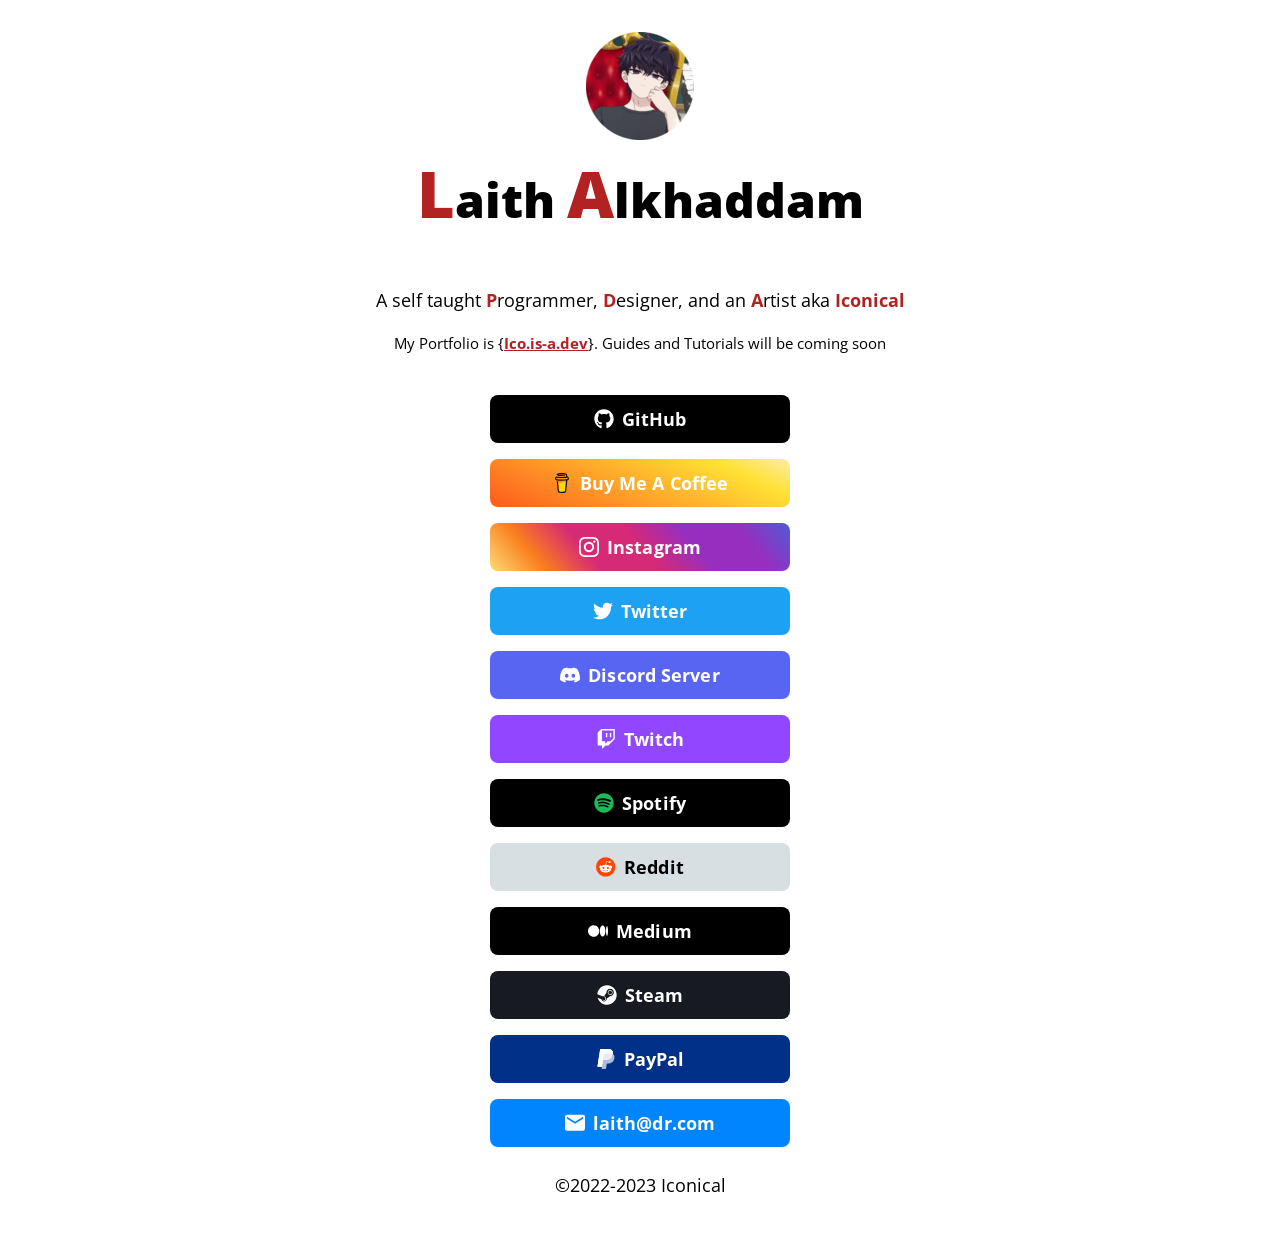
==== socials.html @ 22d3266a "Update socials.html" ====
<!DOCTYPE html>
<html lang="en">

<head>

  <!-- Page Information
  –––––––––––––––––––––––––––––––––––––––––––––––––– -->
  <meta charset="utf-8">
  <title>Iconical San</title>
  <meta name="description" content="Programmer at needs!">
  <meta name="author" content="Iconical">

  <!-- Mobile Specific Metas
  –––––––––––––––––––––––––––––––––––––––––––––––––– -->
  <meta name="viewport" content="width=device-width, initial-scale=1">

  <!-- FONT
  –––––––––––––––––––––––––––––––––––––––––––––––––– -->
  <link href="https://fonts.googleapis.com/css?family=Open+Sans:400,600,700,800&display=swap" rel="stylesheet">


  <!-- CSS
  –––––––––––––––––––––––––––––––––––––––––––––––––– -->
  <link rel="stylesheet" href="css/normalize.css">

  <!-- Themes:
         Auto:   css/skeleton-auto.css
         Light:  css/skeleton-light.css
         Dark:   css/skeleton-dark.css
  -->
  <link rel="stylesheet" href="css/skeleton-auto.css">

  <link rel="stylesheet" href="css/brands.css">

 <script src="js/animateurl.js"></script>
  <!-- Favicon
  –––––––––––––––––––––––––––––––––––––––––––––––––– -->
  <link rel="icon" type="image/png" href="./images/avatar.png">


  <video autoplay muted loop id="myVideo">
    <source src="/images/bg.mp4" type="video/mp4">
  </video>
 
  <audio autoplay loop id="song">
    <source src="/images/bgmusic.mp3" type="audio/mp3">
  </audio>

  <script>
    var audio = document.getElementById("song");
    audio.volume = 0.2;
  </script>




</head>

<body>

  <!-- Primary Page Layout
  –––––––––––––––––––––––––––––––––––––––––––––––––– -->
  <div class="container">
    <div class="row">
      <br class="column" style="margin-top: 10%">


        <!-- Your Image Here -->
        <img src="images/avatar.png" srcset="images/avatar@2x.png 2x" alt="Iconical Logo">

        <!-- Title -->
        <h1><span class="purple letterss">L</span>aith <span class="purple letterss">A</span>lkhaddam</h1>
        

        <!-- Short Bio -->
        <p class="paw">


            <div class="para1">
                A self taught <span class="red">P</span>rogrammer, <span class="red">D</span>esigner, and an <span class="red">A</span>rtist aka <a class="purple iconical" target="_blank" rel="noopener">Iconical</a> <br>
            </div>
            
            <span class="para2"> My Portfolio is {<a class="purple iconical" href="/index.html" target="" rel="noopener">Ico.is-a.dev</a>}. Guides and Tutorials will be coming soon</span>


         </p>
         

        <!-- Github -->
        <a class="button button-github" href="https://github.com/babyico/" target="_blank" rel="noopener"><img class="icon"
          src="images/icons/github.svg" alt="GitHub Logo">GitHub</a>
      <br>


       <!-- ---------------LINK------------------ -->


       <a class="button button-patreon" href="https://Buymeacoffee.com/iconical" target="_blank" rel="noopener"><img class="icon"
          src="images/icons/bmc-logo.svg" alt="Buymeacoffee Logo">Buy Me A Coffee</a>
      <br>

      <!-- ---------------LINK------------------ -->

      <!-- Instagram -->
      <a class="button button-instagram" href="https://instagram.com/iconical.eth/" target="_blank" rel="noopener"><img class="icon"
        src="images/icons/instagram.svg" alt="Instagram Logo">Instagram</a>
    <br>


      <!-- ---------------LINK------------------ -->

      
      <!-- Twitter -->
      <a class="button button-twit" href="https://twitter.com/babyiconical/" target="_blank" rel="noopener"><img class="icon"
          src="images/icons/twitter.svg" alt="Twitter Logo">Twitter</a>
      <br>


       <!-- ---------------LINK------------------ -->


      <a class="button button-discord" href="https://discord.io/carena" target="_blank" rel="noopener"><img class="icon"
          src="images/icons/discord.svg" alt="Discord Logo">Discord Server</a>
      <br>

       <!-- ---------------LINK------------------ -->

      <!-- Twitch -->
      <a class="button button-twitch" href="https://www.twitch.tv/babyico" target="_blank" rel="noopener"><img class="icon"
          src="images/icons/twitch.svg" alt="Twitch Logo">Twitch</a>
      <br>

       <!-- ---------------LINK------------------ -->


      <!-- Spotify -->
      <a class="button button-spotify" href="https://open.spotify.com/user/laith-daaja" target="_blank" rel="noopener"><img class="icon"
          src="images/icons/spotify.svg" alt="Spotify Logo">Spotify</a>
      <br>

       <!-- ---------------LINK------------------ -->

      <!-- Reddit -->
      <a class="button button-reddit" href="https://reddit.com/u/babyico/" target="_blank" rel="noopener"><img class="icon"
          src="images/icons/reddit.svg" alt="Reddit Logo">Reddit</a>
      <br>

       <!-- ---------------LINK------------------ -->


      <a class="button button-medium" href="https://babyico.medium.com/" target="_blank" rel="noopener"><img class="icon"
          src="images/icons/medium.svg" alt="Medium Logo">Medium</a>
      <br>

       <!-- ---------------LINK------------------ -->


      <a class="button button-steam" href="https://steamcommunity.com/id/iconicaal/" target="_blank" rel="noopener"><img class="icon"
          src="images/icons/steam.svg" alt="Steam Logo">Steam</a>
      <br>

       <!-- ---------------LINK------------------ -->


      <a class="button button-paypal" href="https://paypal.me/iconicaal/" target="_blank" rel="noopener"><img class="icon"
          src="images/icons/paypal.svg" alt="PayPal Logo">PayPal</a>
      <br>


         <!-- ---------------LINK------------------ -->


        <a class="button button-default" href="mailto:laith@dr.com" target="_blank" rel="noopener"><img class="icon"
            src="images/icons/email.svg" alt="Email Icon">laith@dr.com</a>
        <br>
        
         <!-- ---------------LINK------------------ -->
         
        
        <footer>
            <div class="footers">
                ©️2022-2023 Iconical 
            </div>
              
        </footer>
       
           

      </div>
    </div>
  </div>

  <!-- End Document
  –––––––––––––––––––––––––––––––––––––––––––––––––– -->
</body>

</html>
---- css/skeleton-auto.css ----
/*
* littlelink V1
* https://littlelink.com
* Free to use under the MIT license.
* http://www.opensource.org/licenses/mit-license.php
* 12/21/2019
*
* Built using:
*
* Skeleton V2.0.4
* Copyright 2014, Dave Gamache
* www.getskeleton.com
* Free to use under the MIT license.
* http://www.opensource.org/licenses/mit-license.php
* 12/29/2014
*/

/* Table of contents
––––––––––––––––––––––––––––––––––––––––––––––––––
- Grid
- Base Styles
- Typography
- Links
- Code
- Spacing
- Utilities
*
* You'll find the button css in css/brands.css.
*
*/

/* Grid
–––––––––––––––––––––––––––––––––––––––––––––––––– */
.container {
  position: relative;
  width: 100%;
  max-width: 600px;
  text-align: center;
  margin: 0 auto;
  padding: 0 20px;
  box-sizing: border-box;
}
.column {
  position: center;
  width: 100%;
  float: center;
  box-sizing: border-box;
}

/* For devices larger than 400px */
@media (min-width: 400px) {
  .container {
    width: 85%;
    padding: 0;
  }
}

/* For devices larger than 550px */
@media (min-width: 550px) {
  .container {
    width: 80%;
  }
  .column,
  .columns {
    margin-left: 0;
  }
  .column:first-child,
  .columns:first-child {
    margin-left: 0;
  }
}

/* Base Styles
–––––––––––––––––––––––––––––––––––––––––––––––––– */
/* NOTE
html is set to 62.5% so that all the REM measurements throughout Skeleton
are based on 10px sizing. So basically 1.5rem = 15px :) */

html {
  font-size: 100%;
  color-scheme: light dark;
}
body {
  font-size: 18px;
  line-height: 24px;
  font-weight: 400;
  font-family: "Open Sans", "HelveticaNeue", "Helvetica Neue", Helvetica, Arial,
    sans-serif;
}

/* Typography
–––––––––––––––––––––––––––––––––––––––––––––––––– */
h1 {
  margin-top: 0;
  margin-bottom: 14px;
  font-weight: 800;
}
h1 {
  font-size: 24px;
  line-height: 64px;
  letter-spacing: 0;
}

/* Larger than phablet */
@media (min-width: 550px) {
  h1 {
    font-size: 48px;
    line-height: 96px;
  }
}

p {
  margin-top: 0;
}

/* Links
–––––––––––––––––––––––––––––––––––––––––––––––––– */
a {
  color: #0085ff;
}
a:hover {
  color: #0085ff;
}

/* Code
–––––––––––––––––––––––––––––––––––––––––––––––––– */
code {
  padding: 0.2rem 0.5rem;
  margin: 0 0.2rem;
  font-size: 90%;
  white-space: nowrap;
  background: #f1f1f1;
  border: 1px solid #e1e1e1;
  border-radius: 4px;
}
pre > code {
  display: block;
  padding: 1rem 1.5rem;
  white-space: pre;
}

/* Spacing
–––––––––––––––––––––––––––––––––––––––––––––––––– */
button,
.button {
  margin-bottom: 1rem;
}
input,
textarea,
select,
fieldset {
  margin-bottom: 1.5rem;
}
pre,
blockquote,
dl,
figure,
p,
ol {
  margin-bottom: 2.5rem;
}

/* Utilities
–––––––––––––––––––––––––––––––––––––––––––––––––– */
.u-full-width {
  width: 100%;
  box-sizing: border-box;
}
.u-max-full-width {
  max-width: 100%;
  box-sizing: border-box;
}
.u-pull-right {
  float: right;
}
.u-pull-left {
  float: left;
}

/* Misc
–––––––––––––––––––––––––––––––––––––––––––––––––– */
hr {
  margin-top: 3rem;
  margin-bottom: 3.5rem;
  border-width: 0;
  border-top: 1px solid #e1e1e1;
}
---- css/brands.css ----
/* Table of contents
––––––––––––––––––––––––––––––––––––––––––––––––––

- Buttons
- Brand Styles

*/

/* Buttons
–––––––––––––––––––––––––––––––––––––––––––––––––– */

.button,
button {
  display: inline-block;
  text-decoration: none;
  height: 48px;
  text-align: center;
  vertical-align: middle;
  font-size: 18px;
  width: 300px;
  font-weight: 700;
  line-height: 48px;
  letter-spacing: 0.1px;
  white-space: wrap;
  border-radius: 8px;
  cursor: pointer;
}
button:hover,
.button:focus {
  color: #333;
  border-color: #888;
  outline: 0;
}
.button.button-primary {
  color: #fff;
  filter: brightness(90%);
}
.button.button-primary:hover,
.button.button-primary:focus {
  color: #fff;
  filter: brightness(90%);
}

/* Brand Icons
–––––––––––––––––––––––––––––––––––––––––––––––––– */

.icon {
  padding: 0px 8px 3.5px 0px;
  vertical-align: middle;
  width: 20px;
  height: 20px;
}

/* Brand Styles
–––––––––––––––––––––––––––––––––––––––––––––––––– */

/* Default (this is great for your own brand color!) */
.button.button-default {
  color: #ffffff;
  background-color: #0085ff;
}
.button.button-default:hover,
.button.button-default:focus {
  filter: brightness(90%);
}

/* Bandcamp */
.button.button-bandcamp {
  color: #ffffff;
  background-color: #1d9fc3;
}
.button.button-bandcamp:hover,
.button.button-bandcamp:focus {
  filter: brightness(90%);
}

/* Patreon */
.button.button-patreon {
  color: #ffffff;
  background-image: linear-gradient(
    25deg,
    #fe5a1c,
    #fe7c22,
    #ff9e28,
    #ffbf2e,
    #ffe134,
    #ffeca6
  );
}
.button.button-patreon:hover,
.button.button-patreon:focus {
  filter: brightness(90%);
}

/* Signal */
.button.button-signal {
  color: #ffffff;
  background-color: #3a76f0;
}
.button.button-signal:hover,
.button.button-signal:focus {
  filter: brightness(90%);
}

/* Venmo */
.button.button-venmo {
  color: #ffffff;
  background-color: #3d95ce;
}
.button.button-venmo:hover,
.button.button-venmo:focus {
  filter: brightness(90%);
}

/* Cash App */
.button.button-cashapp {
  color: #ffffff;
  background-image: linear-gradient(to bottom, #00d64b, #00c244);
}
.button.button-cashapp:hover,
.button.button-cashapp:focus {
  filter: brightness(90%);
}

/* Discord */
.button.button-discord {
  color: #ffffff;
  background-color: #5865f2;
}
.button.button-discord:hover,
.button.button-discord:focus {
  filter: brightness(90%);
}

/* Facebook */
.button.button-faceb {
  color: #ffffff;
  background-color: #1877f2;
}
.button.button-faceb:hover,
.button.button-faceb:focus {
  filter: brightness(90%);
}

/* Facebook Messenger */
.button.button-messenger {
  color: #ffffff;
  background-image: linear-gradient(
    25deg,
    #0099ff,
    #5f5dff,
    #a033ff,
    #c740cc,
    #ff5280,
    #ff7061
  );
}
.button.button-messenger:hover,
.button.button-messenger:focus {
  filter: brightness(90%);
}

/* Figma */
.button.button-figma {
  color: #ffffff;
  background-color: #000000;
}
.button.button-figma:hover,
.button.button-figma:focus {
  filter: brightness(90%);
}

/* Github */
.button.button-github {
  color: #ffffff;
  background-color: #000000;
}
.button.button-github:hover,
.button.button-github:focus {
  filter: brightness(90%);
}

/* Gitlab */
.button.button-gitlab {
  color: #ffffff;
  background-color: #6151b2;
}
.button.button-gitlab:hover,
.button.button-gitlab:focus {
  filter: brightness(90%);
}

/* Goodreads */
.button.button-goodreads {
  color: #333333;
  background-color: #f3f1e6;
}
.button.button-goodreads:hover,
.button.button-goodreads:focus {
  filter: brightness(90%);
}

/* Instagram */
.button.button-instagram {
  color: #ffffff;
  background-image: linear-gradient(
    -130deg,
    #4f5bd5,
    #962fbf,
    #962fbf,
    #d62976,
    #d62976,
    #fa7e1e,
    #feda75
  );
}
.button.button-instagram:hover,
.button.button-instagram:focus {
  filter: brightness(90%);
}

/* Kit */
.button.button-kit {
  color: #ffffff;
  background-color: #000000;
}
.button.button-kit:hover,
.button.button-kit:focus {
  filter: brightness(90%);
}

/* LinkedIn */
.button.button-linked {
  color: #ffffff;
  background-color: #2867b2;
}
.button.button-linked:hover,
.button.button-linked:focus {
  filter: brightness(90%);
}

/* Mastodon */
.button.button-mastodon {
  color: #ffffff;
  background-color: #1f232b;
}
.button.button-mastodon:hover,
.button.button-mastodon:focus {
  filter: brightness(90%);
}

/* Medium */
.button.button-medium {
  color: #ffffff;
  background-color: #000000;
}
.button.button-medium:hover,
.button.button-medium:focus {
  filter: brightness(90%);
}

/* Pinterest */
.button.button-pinterest {
  color: #000000;
  background-color: #ffe2eb;
}
.button.button-pinterest:hover,
.button.button-pinterest:focus {
  filter: brightness(90%);
}

/* Producthunt */
.button.button-producthunt {
  color: #da552f;
  border-style: solid;
  border-color: #da552f;
  border-width: 2px;
  background-color: #ffffff;
}
.button.button-producthunt:hover,
.button.button-producthunt:focus {
  filter: brightness(90%);
}

/* Reddit */
.button.button-reddit {
  color: #000000;
  background-color: #d7dfe2;
}
.button.button-reddit:hover,
.button.button-reddit:focus {
  filter: brightness(90%);
}

/* Skoob */
.button.button-skoob {
  color: #ffffff;
  background-color: #3189c8;
}
.button.button-skoob:hover,
.button.button-skoob:focus {
  filter: brightness(90%);
}

/* Snapchat */
.button.button-snapchat {
  color: #000000;
  background-color: #fffc00;
}
.button.button-snapchat:hover,
.button.button-snapchat:focus {
  filter: brightness(90%);
}

/* SoundCloud */
.button.button-soundcloud {
  color: #ffffff;
  background-color: #ff5500;
}
.button.button-soundcloud:hover,
.button.button-soundcloud:focus {
  filter: brightness(90%);
}

/* Spotify */
.button.button-spotify {
  color: #ffffff;
  background-color: #000000;
}
.button.button-spotify:hover,
.button.button-spotify:focus {
  filter: brightness(90%);
}

/* Steam */
.button.button-steam {
  color: #ffffff;
  background-color: #171a21;
}
.button.button-steam:hover,
.button.button-steam:focus {
  filter: brightness(90%);
}

/* Telegram */
.button.button-telegram {
  color: #ffffff;
  background-color: #3faee8;
}
.button.button-telegram:hover,
.button.button-telegram:focus {
  filter: brightness(90%);
}

/* TikTok */
.button.button-tiktok {
  color: #ffffff;
  background-color: #000000;
}
.button.button-tiktok:hover,
.button.button-tiktok:focus {
  filter: brightness(90%);
}

/* Tumblr */
.button.button-tumb {
  color: #ffffff;
  background-color: #131313;
}
.button.button-tumb:hover,
.button.button-tumb:focus {
  filter: brightness(90%);
}

/* Twitch */
.button.button-twitch {
  color: #ffffff;
  background-color: #9146ff;
}
.button.button-twitch:hover,
.button.button-twitch:focus {
  filter: brightness(90%);
}

/* Twitter */
.button.button-twit {
  color: #ffffff;
  background-color: #1da1f2;
}
.button.button-twit:hover,
.button.button-twit:focus {
  filter: brightness(90%);
}

/* Vimeo */
.button.button-vimeo {
  color: #ffffff;
  background-color: #1ab7ea;
}
.button.button-vimeo:hover,
.button.button-vimeo:focus {
  filter: brightness(90%);
}

/* PayPal */
.button.button-paypal {
  color: #ffffff;
  background-color: #003087;
}
.button.button-paypal:hover,
.button.button-paypal:focus {
  filter: brightness(90%);
}

/* YouTube */
.button.button-yt {
  color: #ffffff;
  background-color: #000000;
}
.button.button-yt:hover,
.button.button-yt:focus {
  filter: brightness(90%);
}

/* Website */
.button.button-web {
  color: #ffffff;
  background-color: #000000;
}
.button.button-web:hover,
.button.button-web:focus {
  filter: brightness(90%);
}

/* WhatsApp */
.button.button-whatsapp {
  color: #ffffff;
  background-color: #455a64;
}
.button.button-whatsapp:hover,
.button.button-whatsapp:focus {
  filter: brightness(90%);
}

/* Wordpress */
.button.button-wordpress {
  color: #ffffff;
  background-color: #21759b;
}
.button.button-wordpress:hover,
.button.button-wordpress:focus {
  filter: brightness(90%);
}

/* Xing */
.button.button-xing {
  color: #ffffff;
  background-color: #026466;
}
.button.button-xing:hover,
.button.button-xing:focus {
  filter: brightness(90%);
}

.purple {
  color: #b22222;
  font-weight: bolder;
}
.red {
  color: #b22222;
  font-weight: bold;
}

.iconical {
  font-weight: bold;
  font-size: 25;
}

#myVideo {
  position: fixed;
  right: 0;
  bottom: 0;
  min-width: 100%;
  min-height: 100%;
}

.letterss {
  font-size: 65px;
}

.paw {
  font-size: 20px;
}

.para1 {
  padding-top: -2px;
  padding-bottom: 18px;
}

.para2 {
  font-size: 15px;
}

.footers {
  padding-top: 10px;
  padding-bottom: 35px;
}

::-webkit-scrollbar {
  width: 10px;
}
::-webkit-scrollbar-track {
  background: #720505;
  border-radius: 50px;
}
::-webkit-scrollbar-thumb {
  background-color: #000000;
  border-radius: 50px;
}
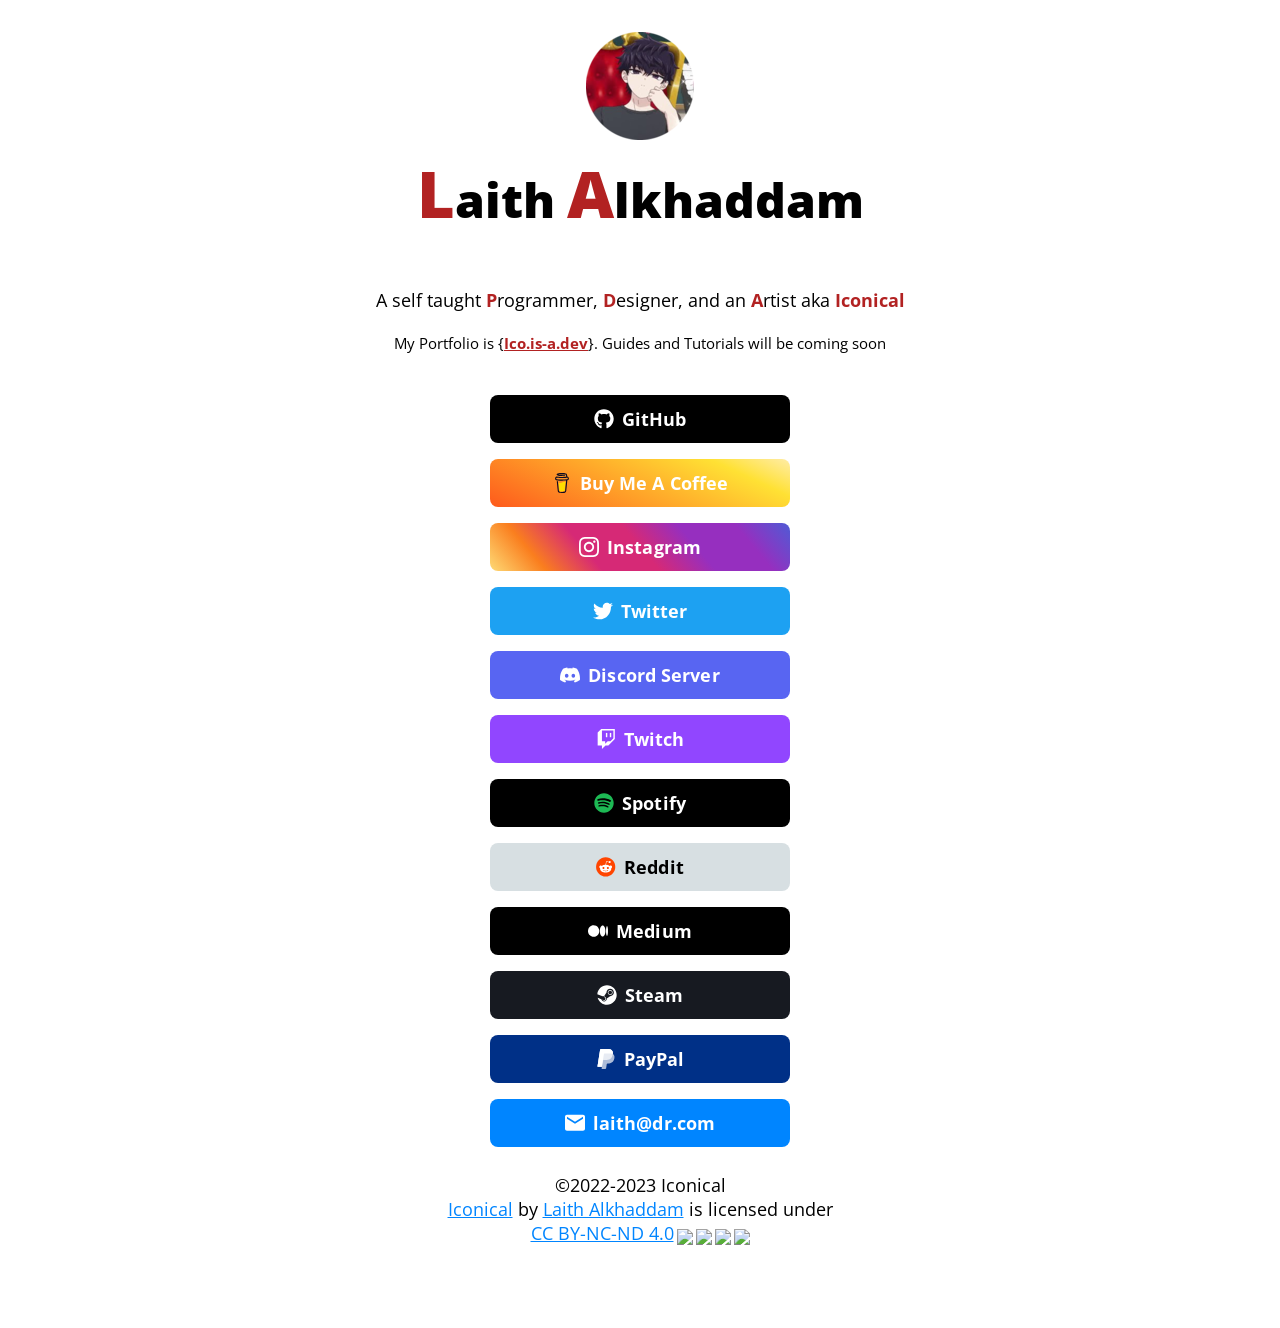
==== commit 63c9abad: "Update socials.html" ====
--- a/socials.html
+++ b/socials.html
@@ -179,7 +179,8 @@
         
         <footer>
             <div class="footers">
-                ©️2022-2023 Iconical 
+                ©️2022-2023 Iconical <p xmlns:cc="http://creativecommons.org/ns#" xmlns:dct="http://purl.org/dc/terms/"><a property="dct:title" rel="cc:attributionURL" href="https://ico.is-a.dev/">Iconical</a> by <a rel="cc:attributionURL dct:creator" property="cc:attributionName" href="http:// https://ico.is-a.dev/">Laith Alkhaddam</a> is licensed under <a href="http://creativecommons.org/licenses/by-nc-nd/4.0/?ref=chooser-v1" target="_blank" rel="license noopener noreferrer" style="display:inline-block;">CC BY-NC-ND 4.0<img style="height:22px!important;margin-left:3px;vertical-align:text-bottom;" src="https://mirrors.creativecommons.org/presskit/icons/cc.svg?ref=chooser-v1"><img style="height:22px!important;margin-left:3px;vertical-align:text-bottom;" src="https://mirrors.creativecommons.org/presskit/icons/by.svg?ref=chooser-v1"><img style="height:22px!important;margin-left:3px;vertical-align:text-bottom;" src="https://mirrors.creativecommons.org/presskit/icons/nc.svg?ref=chooser-v1"><img style="height:22px!important;margin-left:3px;vertical-align:text-bottom;" src="https://mirrors.creativecommons.org/presskit/icons/nd.svg?ref=chooser-v1"></a></p>
+
             </div>
               
         </footer>
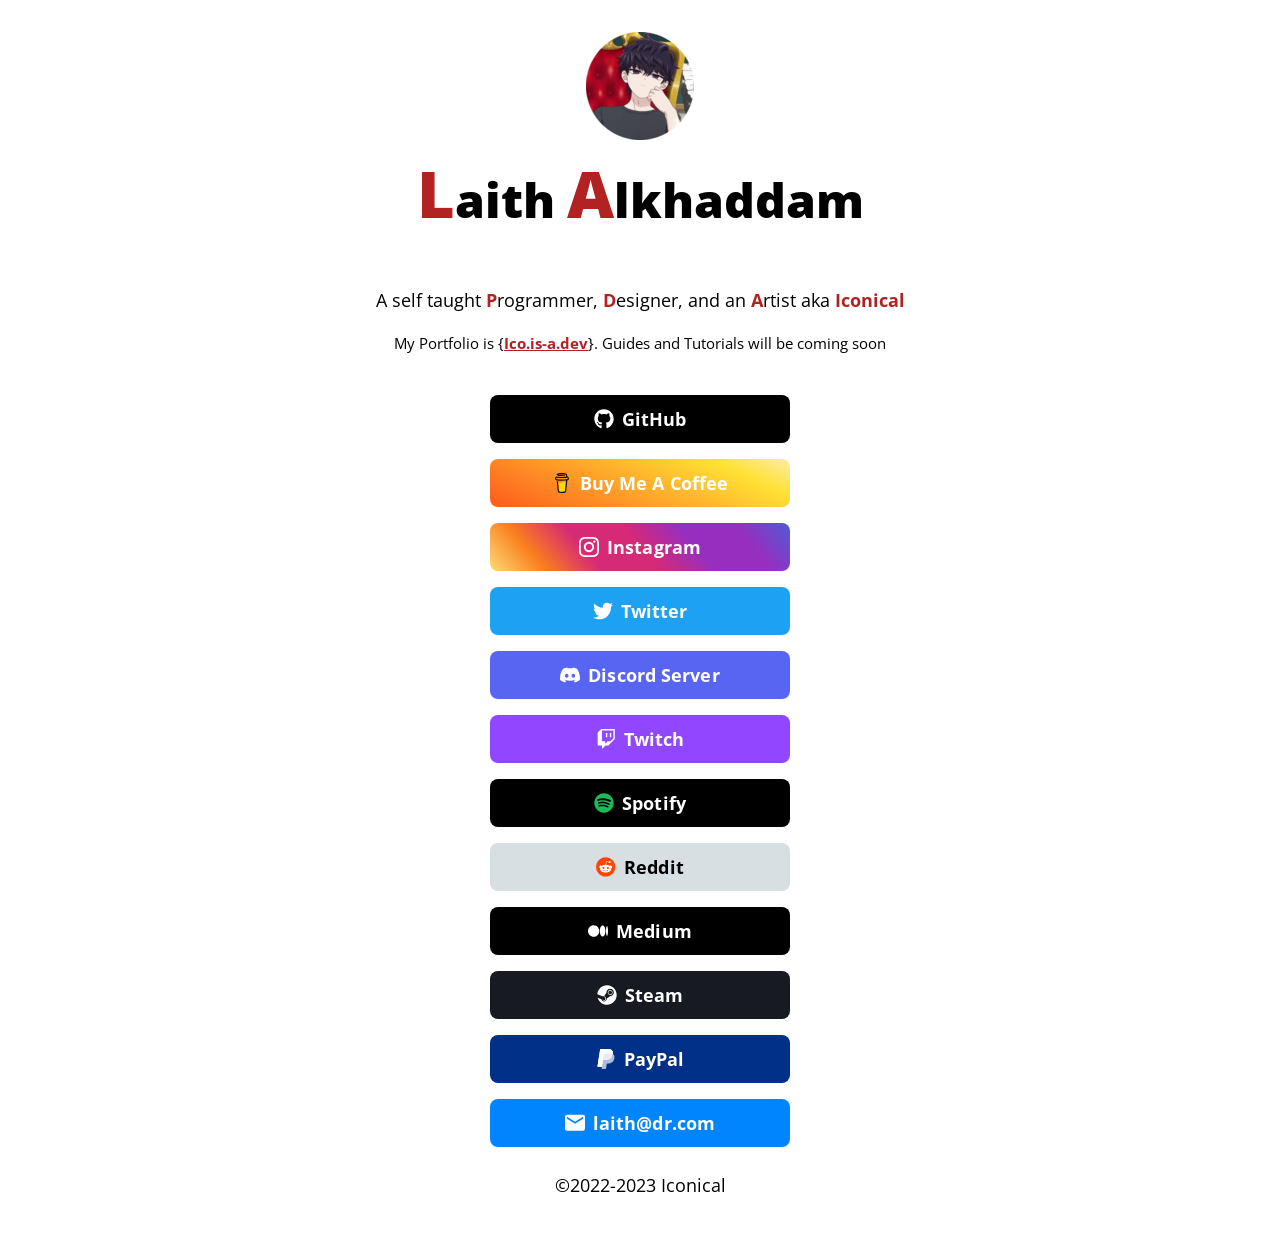
==== commit 007650b4: "Update socials.html" ====
--- a/socials.html
+++ b/socials.html
@@ -179,8 +179,7 @@
         
         <footer>
             <div class="footers">
-                ©️2022-2023 Iconical <p xmlns:cc="http://creativecommons.org/ns#" xmlns:dct="http://purl.org/dc/terms/"><a property="dct:title" rel="cc:attributionURL" href="https://ico.is-a.dev/">Iconical</a> by <a rel="cc:attributionURL dct:creator" property="cc:attributionName" href="http:// https://ico.is-a.dev/">Laith Alkhaddam</a> is licensed under <a href="http://creativecommons.org/licenses/by-nc-nd/4.0/?ref=chooser-v1" target="_blank" rel="license noopener noreferrer" style="display:inline-block;">CC BY-NC-ND 4.0<img style="height:22px!important;margin-left:3px;vertical-align:text-bottom;" src="https://mirrors.creativecommons.org/presskit/icons/cc.svg?ref=chooser-v1"><img style="height:22px!important;margin-left:3px;vertical-align:text-bottom;" src="https://mirrors.creativecommons.org/presskit/icons/by.svg?ref=chooser-v1"><img style="height:22px!important;margin-left:3px;vertical-align:text-bottom;" src="https://mirrors.creativecommons.org/presskit/icons/nc.svg?ref=chooser-v1"><img style="height:22px!important;margin-left:3px;vertical-align:text-bottom;" src="https://mirrors.creativecommons.org/presskit/icons/nd.svg?ref=chooser-v1"></a></p>
-
+                ©️2022-2023 Iconical
             </div>
               
         </footer>
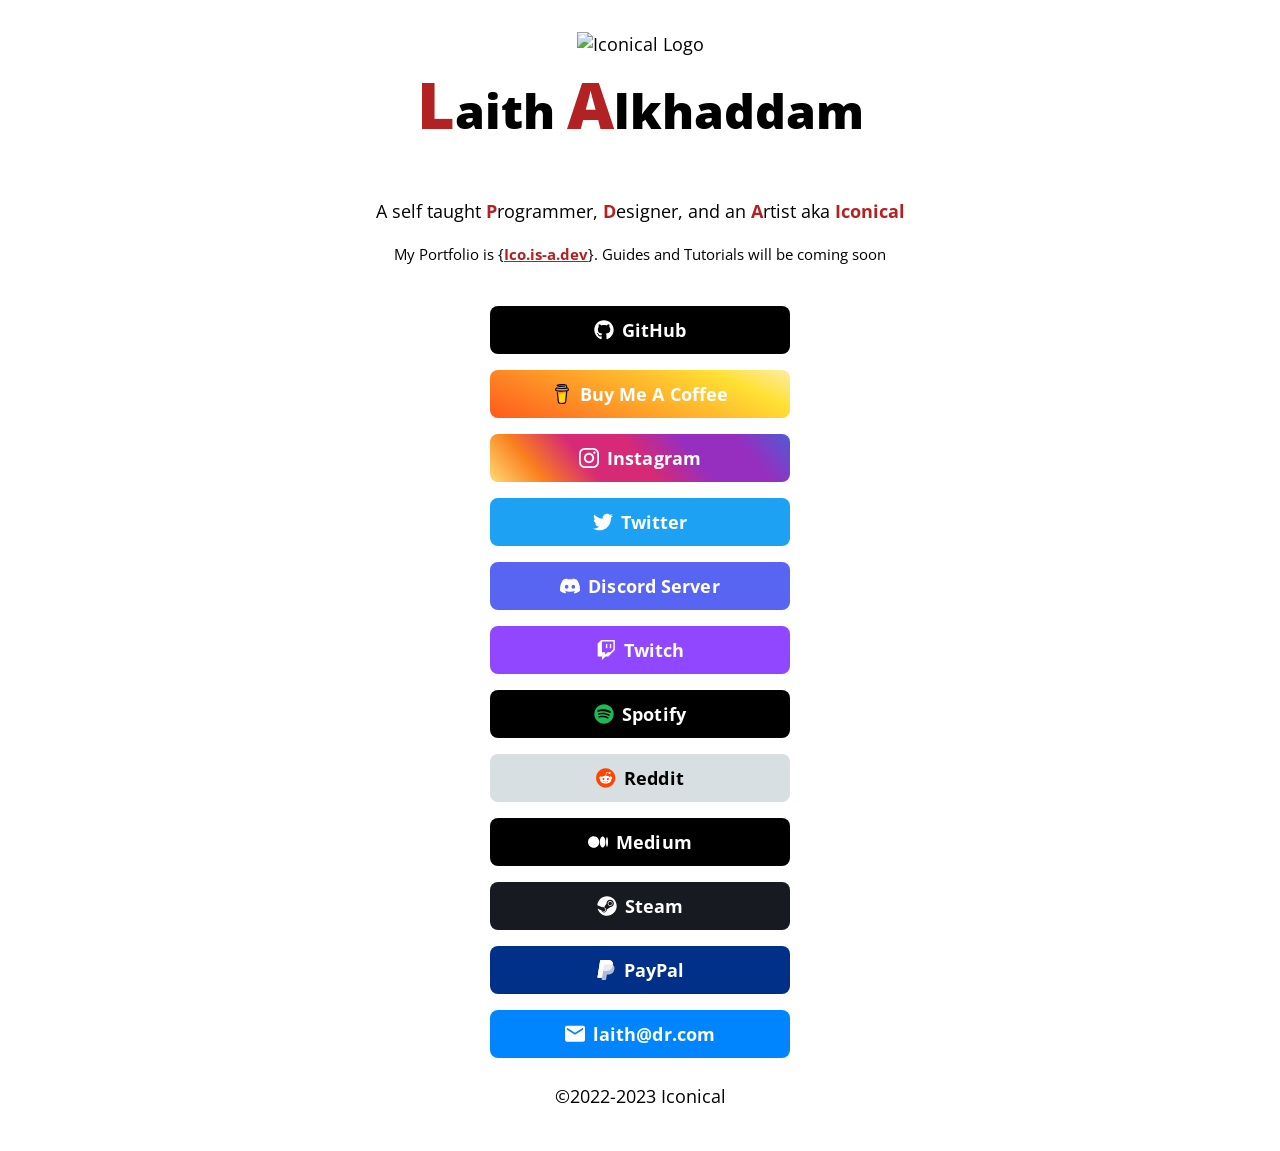
==== commit fc97157c: "Update socials.html" ====
--- a/socials.html
+++ b/socials.html
@@ -66,7 +66,7 @@
 
 
         <!-- Your Image Here -->
-        <img src="images/avatar.png" srcset="images/avatar@2x.png 2x" alt="Iconical Logo">
+        <img src="assests/avatar.jpg" srcset="assests/avatar.jpg 2x" alt="Iconical Logo">
 
         <!-- Title -->
         <h1><span class="purple letterss">L</span>aith <span class="purple letterss">A</span>lkhaddam</h1>
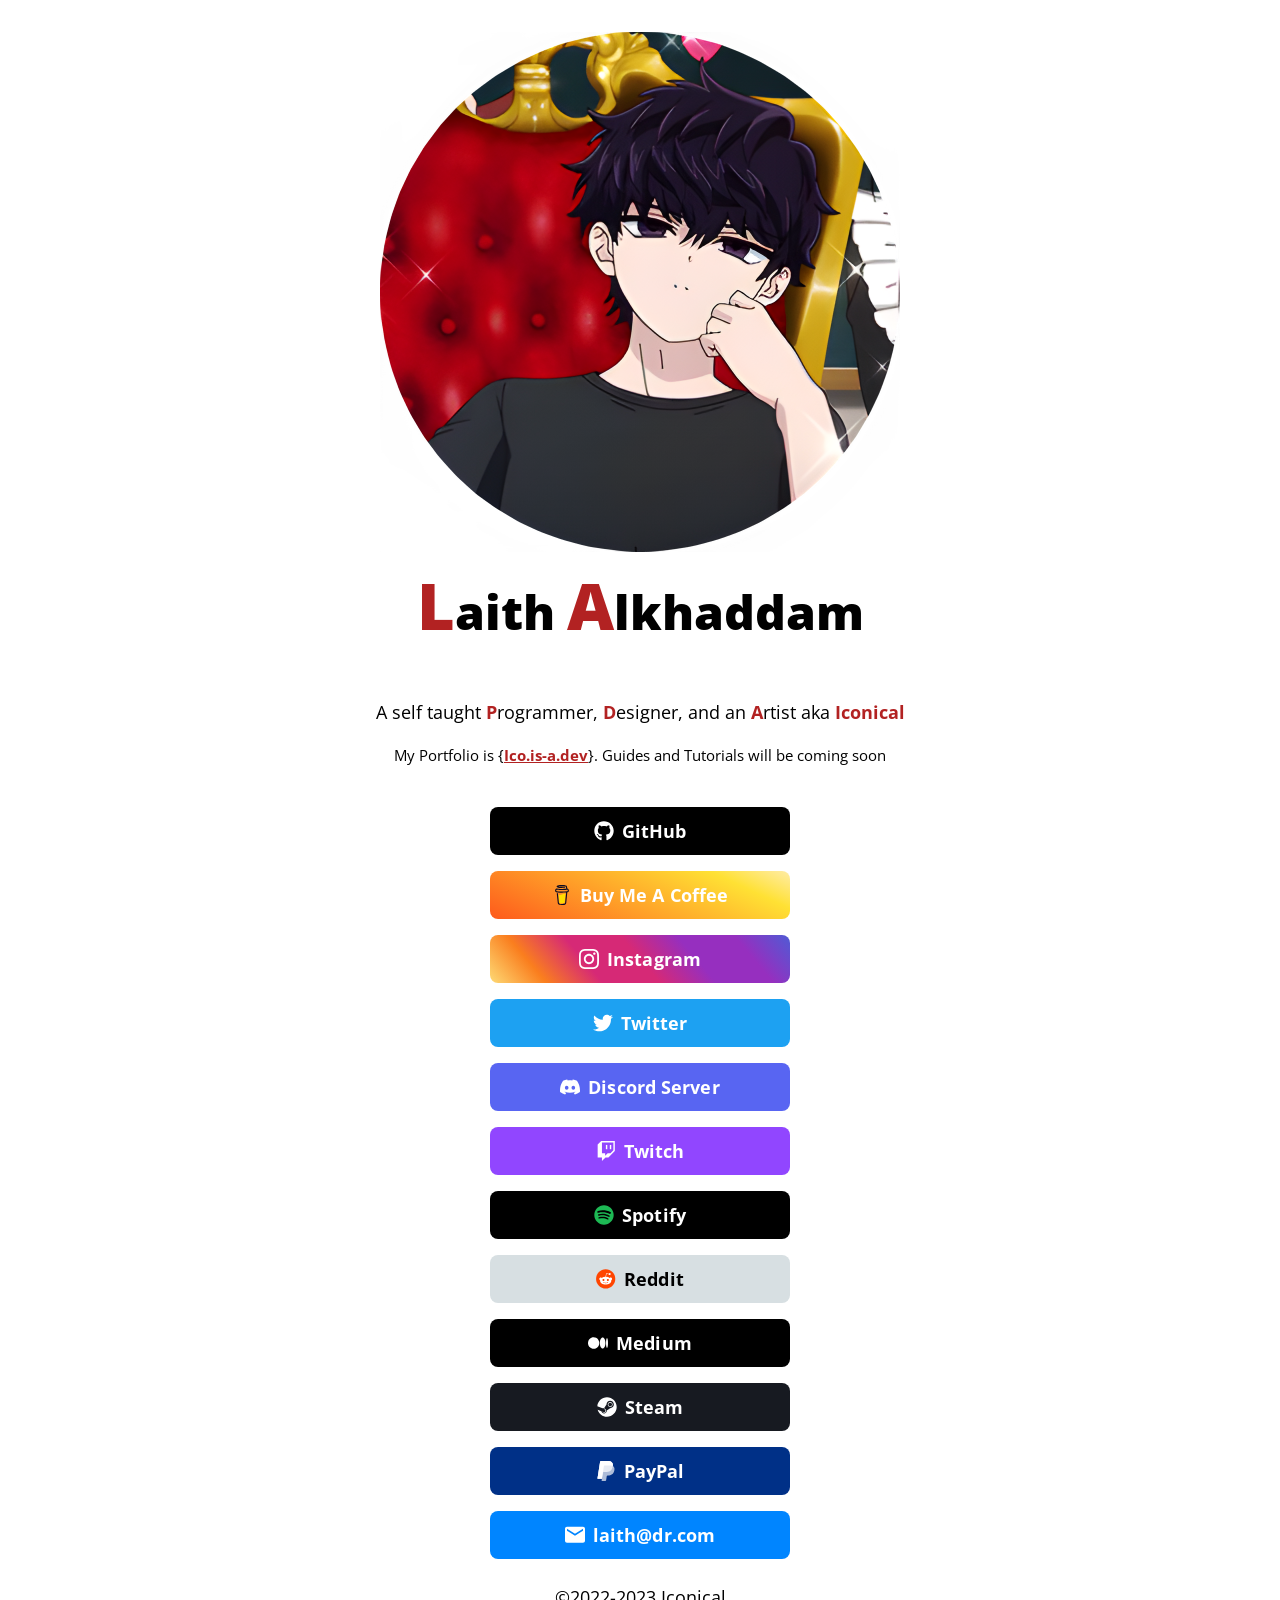
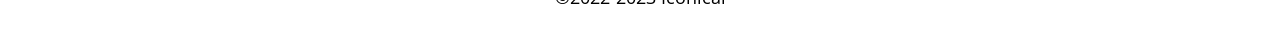
==== commit d418093a: "Update socials.html" ====
--- a/socials.html
+++ b/socials.html
@@ -66,7 +66,7 @@
 
 
         <!-- Your Image Here -->
-        <img src="assests/avatar.jpg" srcset="assests/avatar.jpg 2x" alt="Iconical Logo">
+        <img src="assets/avatar.jpg" srcset="assets/avatar.jpg 2x" alt="Iconical Logo">
 
         <!-- Title -->
         <h1><span class="purple letterss">L</span>aith <span class="purple letterss">A</span>lkhaddam</h1>
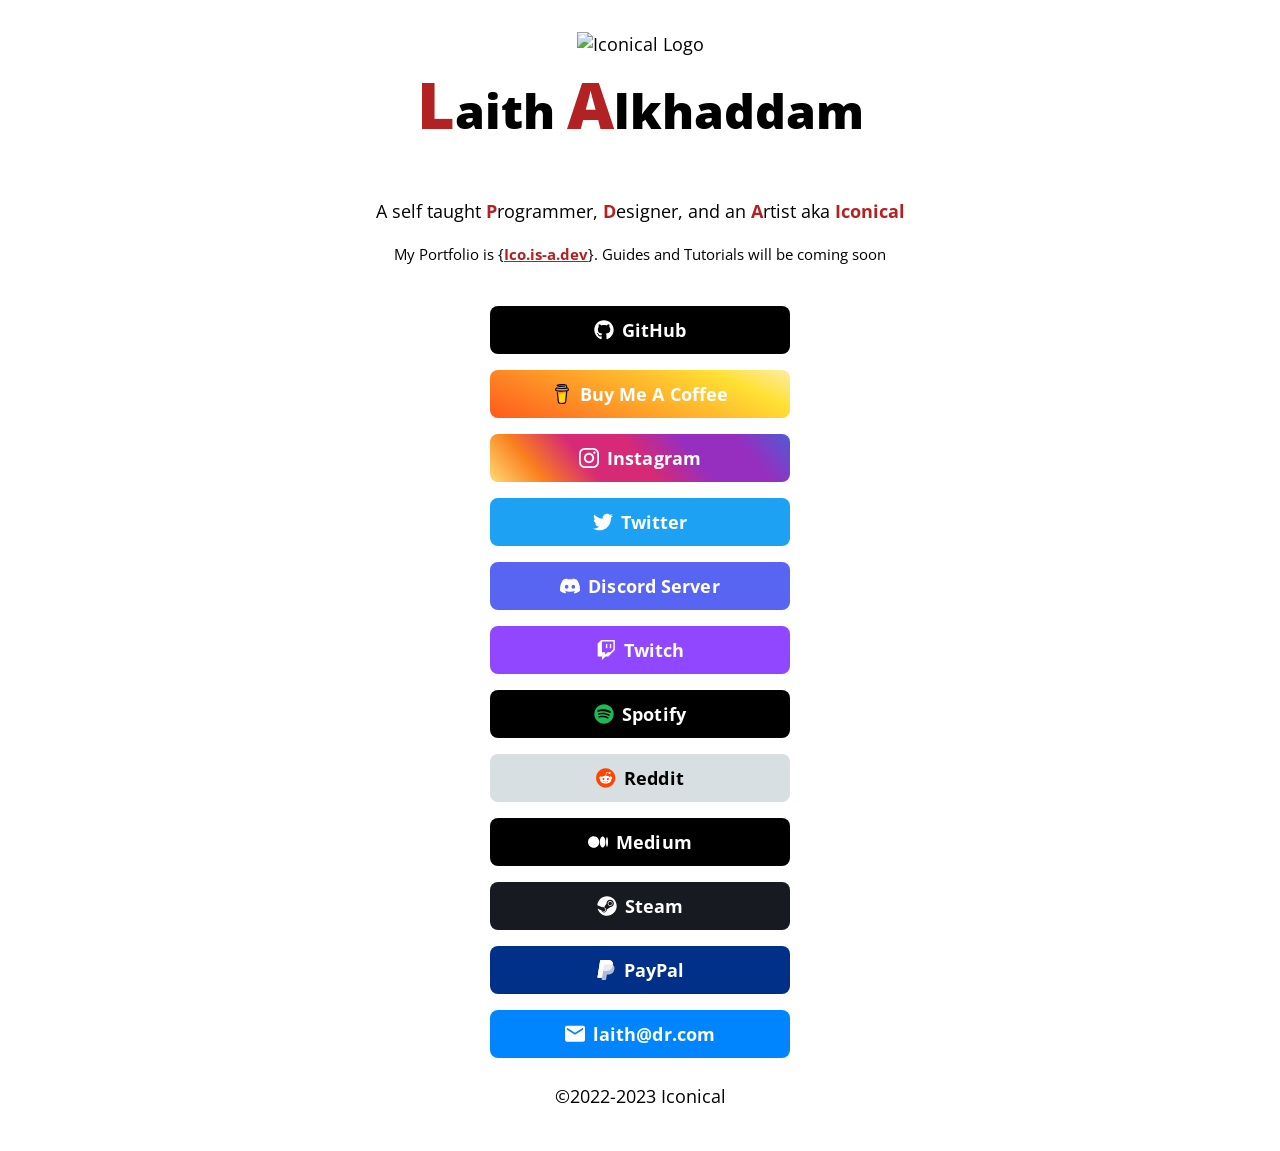
==== commit e041f84c: "Update socials.html" ====
--- a/socials.html
+++ b/socials.html
@@ -66,7 +66,7 @@
 
 
         <!-- Your Image Here -->
-        <img src="assets/avatar.jpg" srcset="assets/avatar.jpg 2x" alt="Iconical Logo">
+        <img src="assets/avatar.png" srcset="assets/avatar@2.png 2x" alt="Iconical Logo">
 
         <!-- Title -->
         <h1><span class="purple letterss">L</span>aith <span class="purple letterss">A</span>lkhaddam</h1>
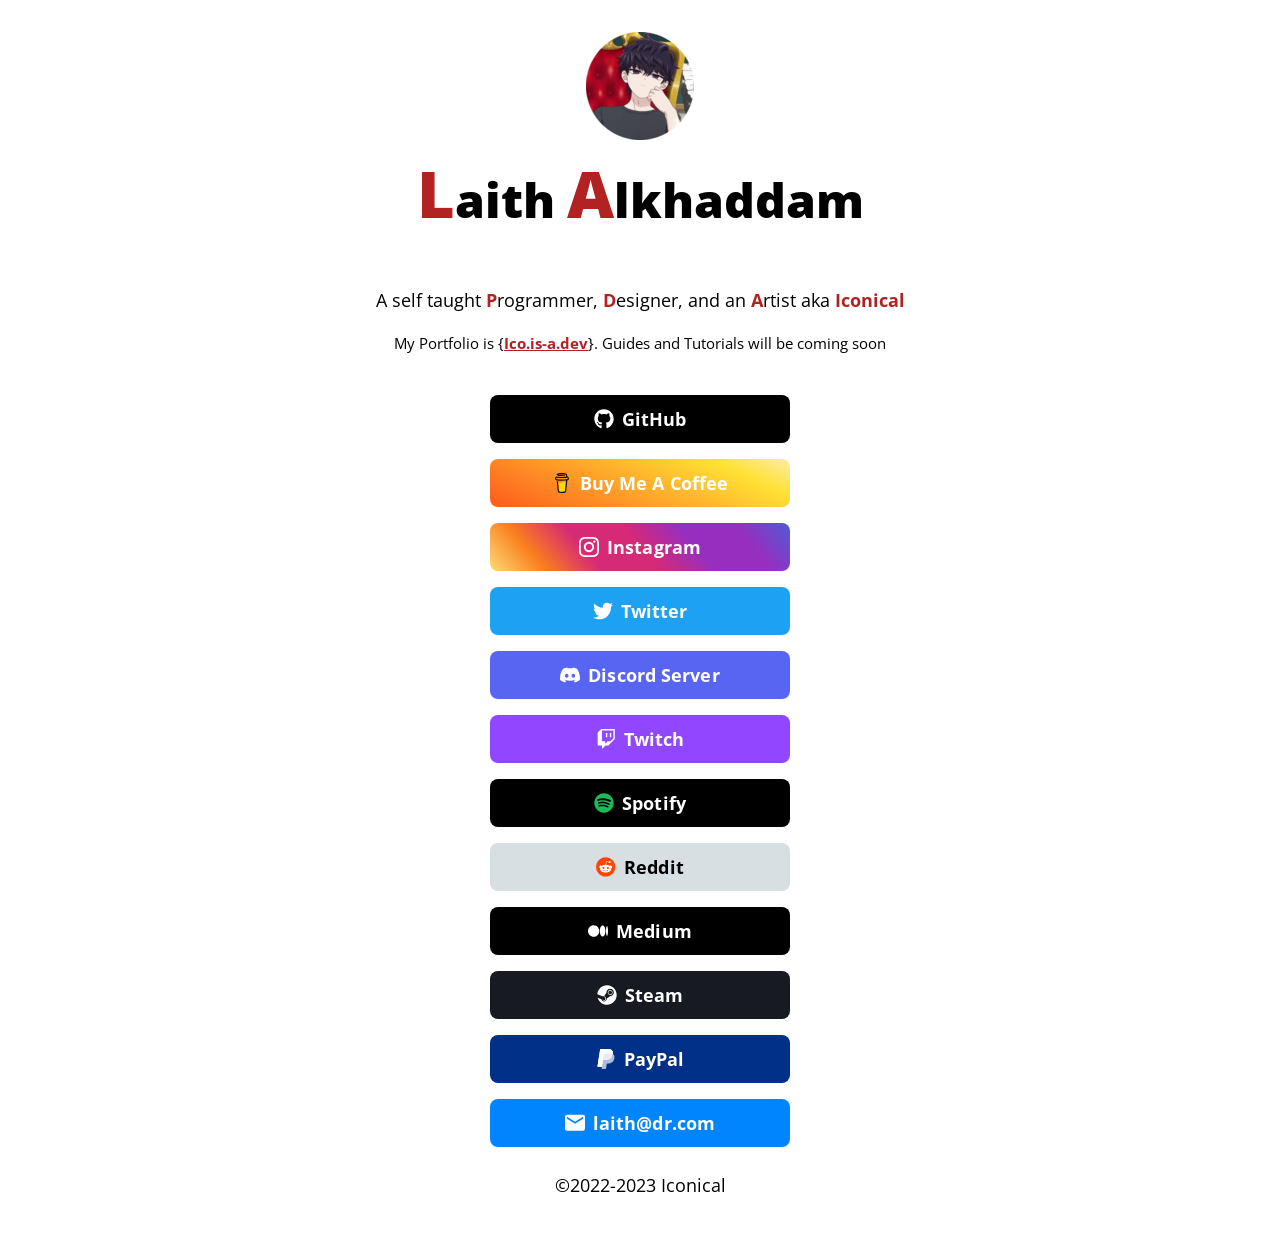
==== commit 2ae41815: "Update socials.html" ====
--- a/socials.html
+++ b/socials.html
@@ -66,7 +66,7 @@
 
 
         <!-- Your Image Here -->
-        <img src="assets/avatar.png" srcset="assets/avatar@2.png 2x" alt="Iconical Logo">
+        <img src="images/avatar.png" srcset="images/avatar@2x.png 2x" alt="Iconical Logo">
 
         <!-- Title -->
         <h1><span class="purple letterss">L</span>aith <span class="purple letterss">A</span>lkhaddam</h1>
